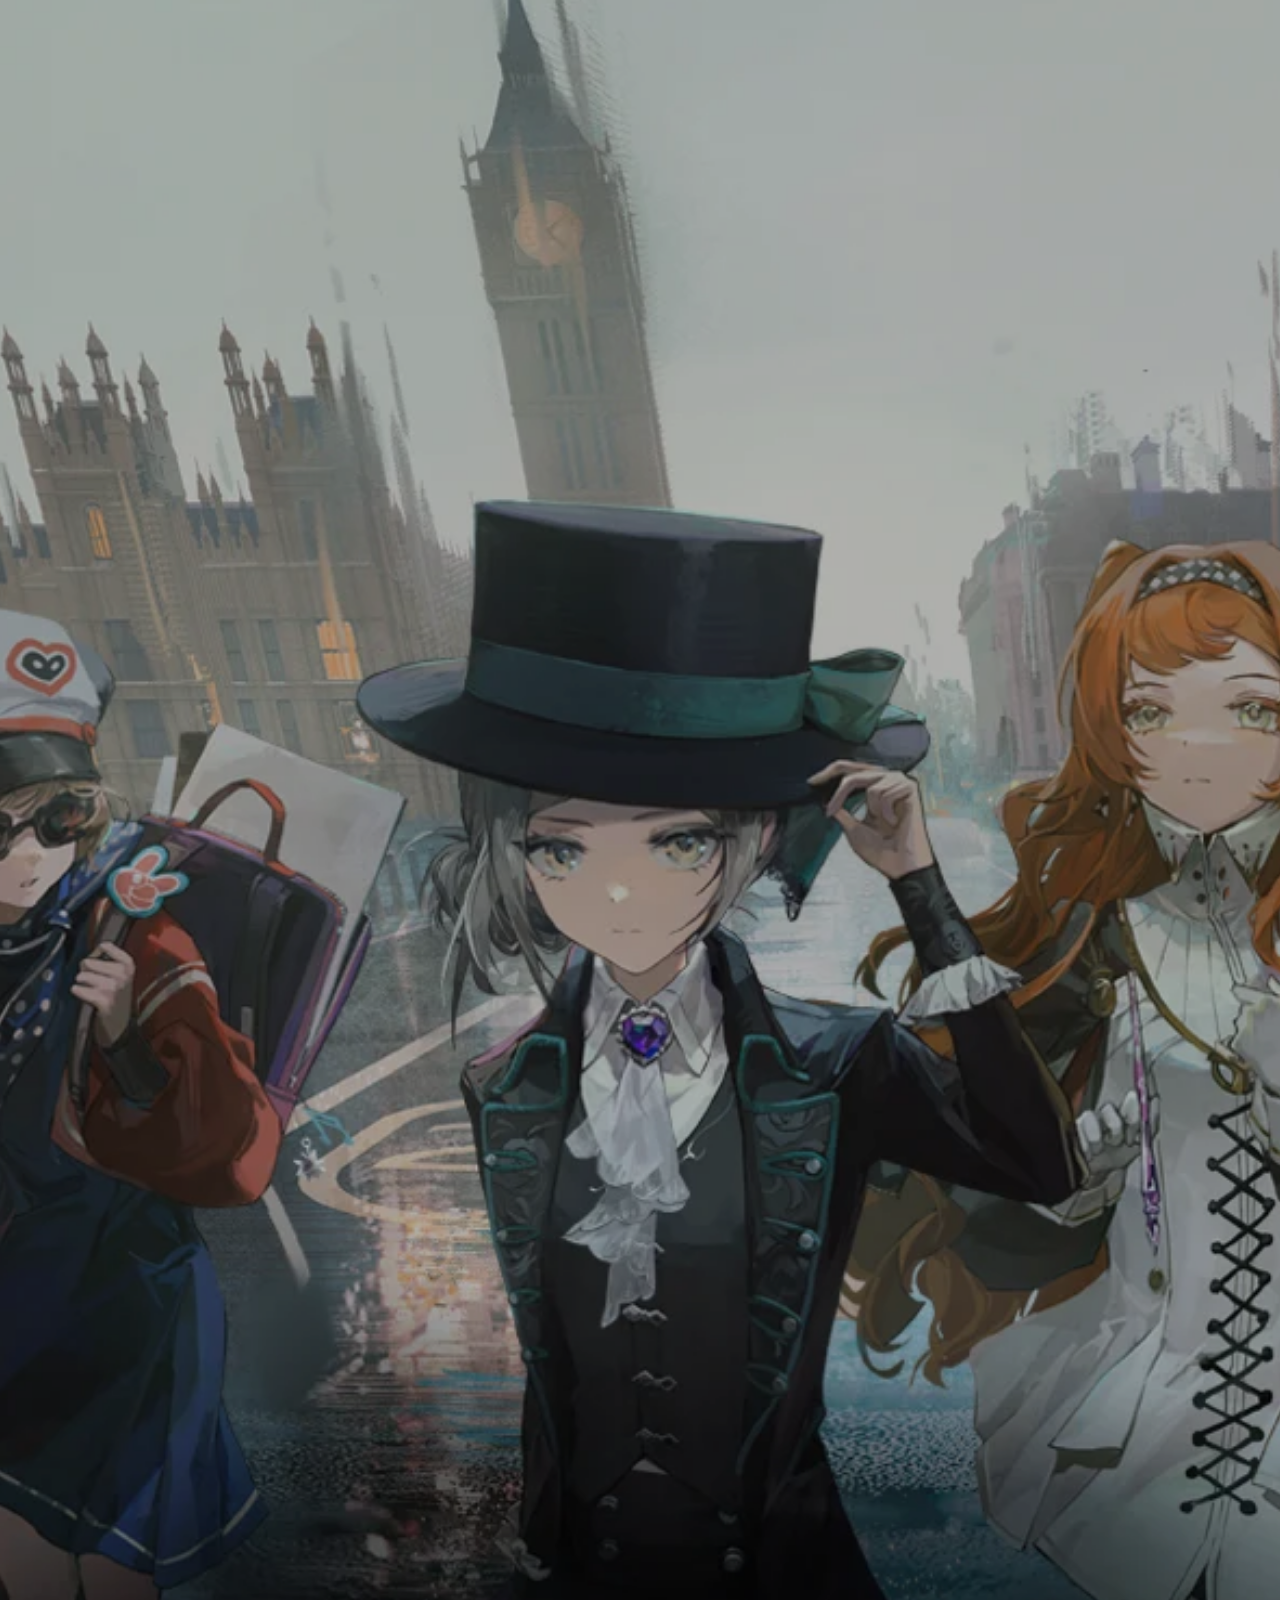
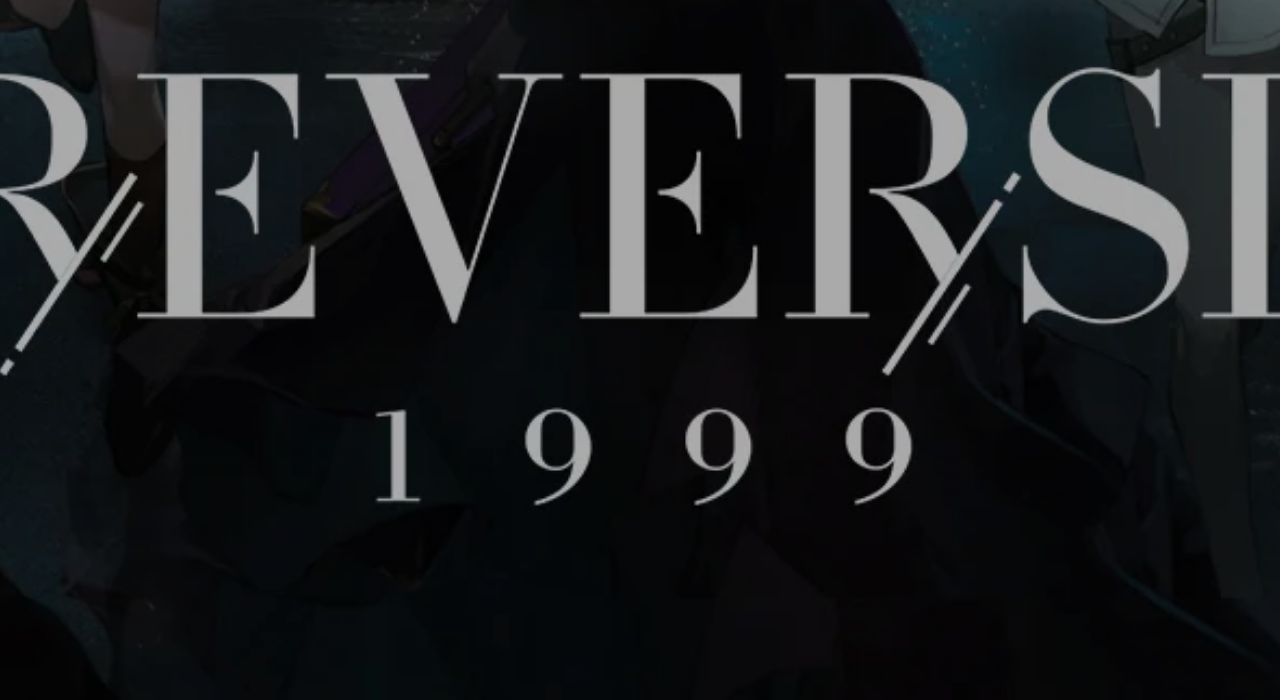
==== index.html @ 79bcc572 "Aw" ====
<!DOCTYPE html>
<html lang="en">
<head>
    <meta charset="UTF-8">
    <meta name="viewport" content="width=device-width, initial-scale=1.0">
    <title>Project kolaborasi</title>

    <link rel="stylesheet" href="css/index.css">


    <link rel="preconnect" href="https://fonts.googleapis.com">
    <link rel="preconnect" href="https://fonts.gstatic.com" crossorigin>
    <link href="https://fonts.googleapis.com/css2?family=Urbanist:wght@900&display=swap" rel="stylesheet">
    



</head>
<body class="urbanist" >
    <div class="background">
        <img class="backgroundmove" id="imageback" src="img/Official-Launch-Content-Overview.webp" alt="bg">


   


        <br>
        <br>
        <br>
        <br>
        <br>
        <br>
        <br>
        <br>
        <br>
        <br>
   <div class="box pop-up">
    <div class="container1">
                <h2>Game Tebak Karakter Reverse 199</h2>
                <p>Masukkan tebakan dalam format: <strong>Nama Afflatus Status </strong> (contoh: <i>Vertin None Hidup</i>)</p>
        
                <input type="text" id="guess" placeholder="Tebak karakter..." autocomplete="off">
                <button onclick="checkGuess()">Tebak</button>
        
                <p id="result"></p>
                <p>Kesempatan tersisa: <span id="remaining-guesses">5</span></p>
            </div>
        </div>

        <div class="box pop-up">
            <div class="container1">
                <h3 style="position: relative; left: 50px;" >List karakter yang tersedia dalam tebakan</h3>
                <img style="position: relative; right: 50px; width: ; height: -100vh;" src="img/Vertin_Icon.webp" alt="aw">
                <p style="position: relative; left: 50px; bottom: 50px;" >Name: Vertin Afflatus:Uknown Status:Hidup </p>
                <br>
                <img style="position: relative; right: 50px; bottom: 50px; width: ; height: -100vh;" src="img/Regulus_Icon.webp" alt="aw">
                <p style="position: relative; left: 50px; bottom: 100px;" >Name: Vertin Afflatus:Uknown Status:Hidup </p>
                <br>
                <img style="position: relative; right: 50px; bottom: 100px; width: ; height: -100vh;" src="img/Druvis_III_Icon.webp"aw">
                <p style="position: relative; left: 50px; bottom: 150px;" >Name: Vertin Afflatus:Uknown Status:Hidup </p>
                <br>
                <img style="position: relative; right: 50px; bottom: 150px; width: ; height: -100vh;" src="img/Schneider_Icon.webp" alt="aw">
                <p style="position: relative; left: 50px; bottom: 200px;" >Name: Vertin Afflatus:Uknown Status:Hidup </p>
                <br>
                <img style="position: relative; right: 50px; bottom: 200px; width: ; height: -100vh;" src="img/Sonetto_Icon.webp" alt="aw">
                <p style="position: relative; left: 50px; bottom: 250px;" >Name: Vertin Afflatus:Uknown Status:Hidup </p>
            </div>
        </div>


         <div class="box pop-up">
            <div class="container">
            
                <img style="position: relative; right: 50px;"  src="img/yama-no-susume-yukimura-aoi.gif" alt="aw">

                
                <p><center> 
                    <br>
                    <br>
                    
                    Hay guys, terimakasih udh ngunjungin website
                    <br>
                    
                    <br>
                    Created by: Rucky 
                
                </center>
                </p>
                

            </div>
        </div>
</div> 

        <script src="index.js">


        </script>





</body>
</html>
---- css/index.css ----
.urbanist {
  font-family: "Urbanist", serif;
  font-optical-sizing: auto;
  font-weight: 900;
  font-style: normal;
}

*{
    margin: 0;
    padding: 0;
    box-sizing: border-box;
}

.background{

    position: relative;
    bottom: 40px;
    width: auto;
    height: 260vh;
    background: rgb(0, 0, 0);

}

#imageback{
    position: absolute;
    z-index: 0;
    width: 100%;
    height: 100%;
    object-fit: cover;
    object-position: center;
    opacity: 0.7;

}



body {
    font-family: Arial, sans-serif;
    margin: 0;
    height: 0vh; /* Make the page tall enough to scroll */
}


  

.container {
    
    display: flex; /* Mengubah container menjadi baris (row) */
    flex-direction: row; /* Default-nya sudah row, tapi bisa ditulis eksplisit */
    padding: 50px;

  }

  .container1 {
    
    flex-direction: row; /* Default-nya sudah row, tapi bisa ditulis eksplisit */
    padding: 20px;
  }

.box {
    width: 1300px;
    height: 550px;
    margin: 3% auto;
    
    background: linear-gradient(to bottom, #FFCDB2, #B5828C);
    color: #FEF9E1;
    display: flex;
    align-items: start;
    justify-content: space-evenly;
    font-size: 28px;
    opacity: 0;
    transform: translateY(50px); /* Start from below */
    transition: opacity 0.5s ease-out, transform 0.5s ease-out;
}

.pop-up.visible {
    opacity: 0.9;
    transform: translateY(0); /* Move to original position */
}




/* styles.css */

.pop-up.hidden {
    opacity: 0;
    transform: translateY(50px); /* Move down when hidden */
}



#game-container {
    background: white;
    width: 350px;
    padding: 20px;
    margin: auto;
    border-radius: 10px;
    box-shadow: 0 0 10px rgba(0, 0, 0, 0.2);
}

input {
    width: 80%;
    padding: 10px;
    margin: 10px 0;
    border: 1px solid #ddd;
    border-radius: 5px;
}

button {
    padding: 10px 15px;
    background-color: #007bff;
    color: white;
    border: none;
    cursor: pointer;
    border-radius: 5px;
}

button:hover {
    background-color: #0056b3;
}

#result {
    font-weight: bold;
    margin-top: 15px;
}

.correct {
    color: green;
}

.wrong {
    color: red;
}
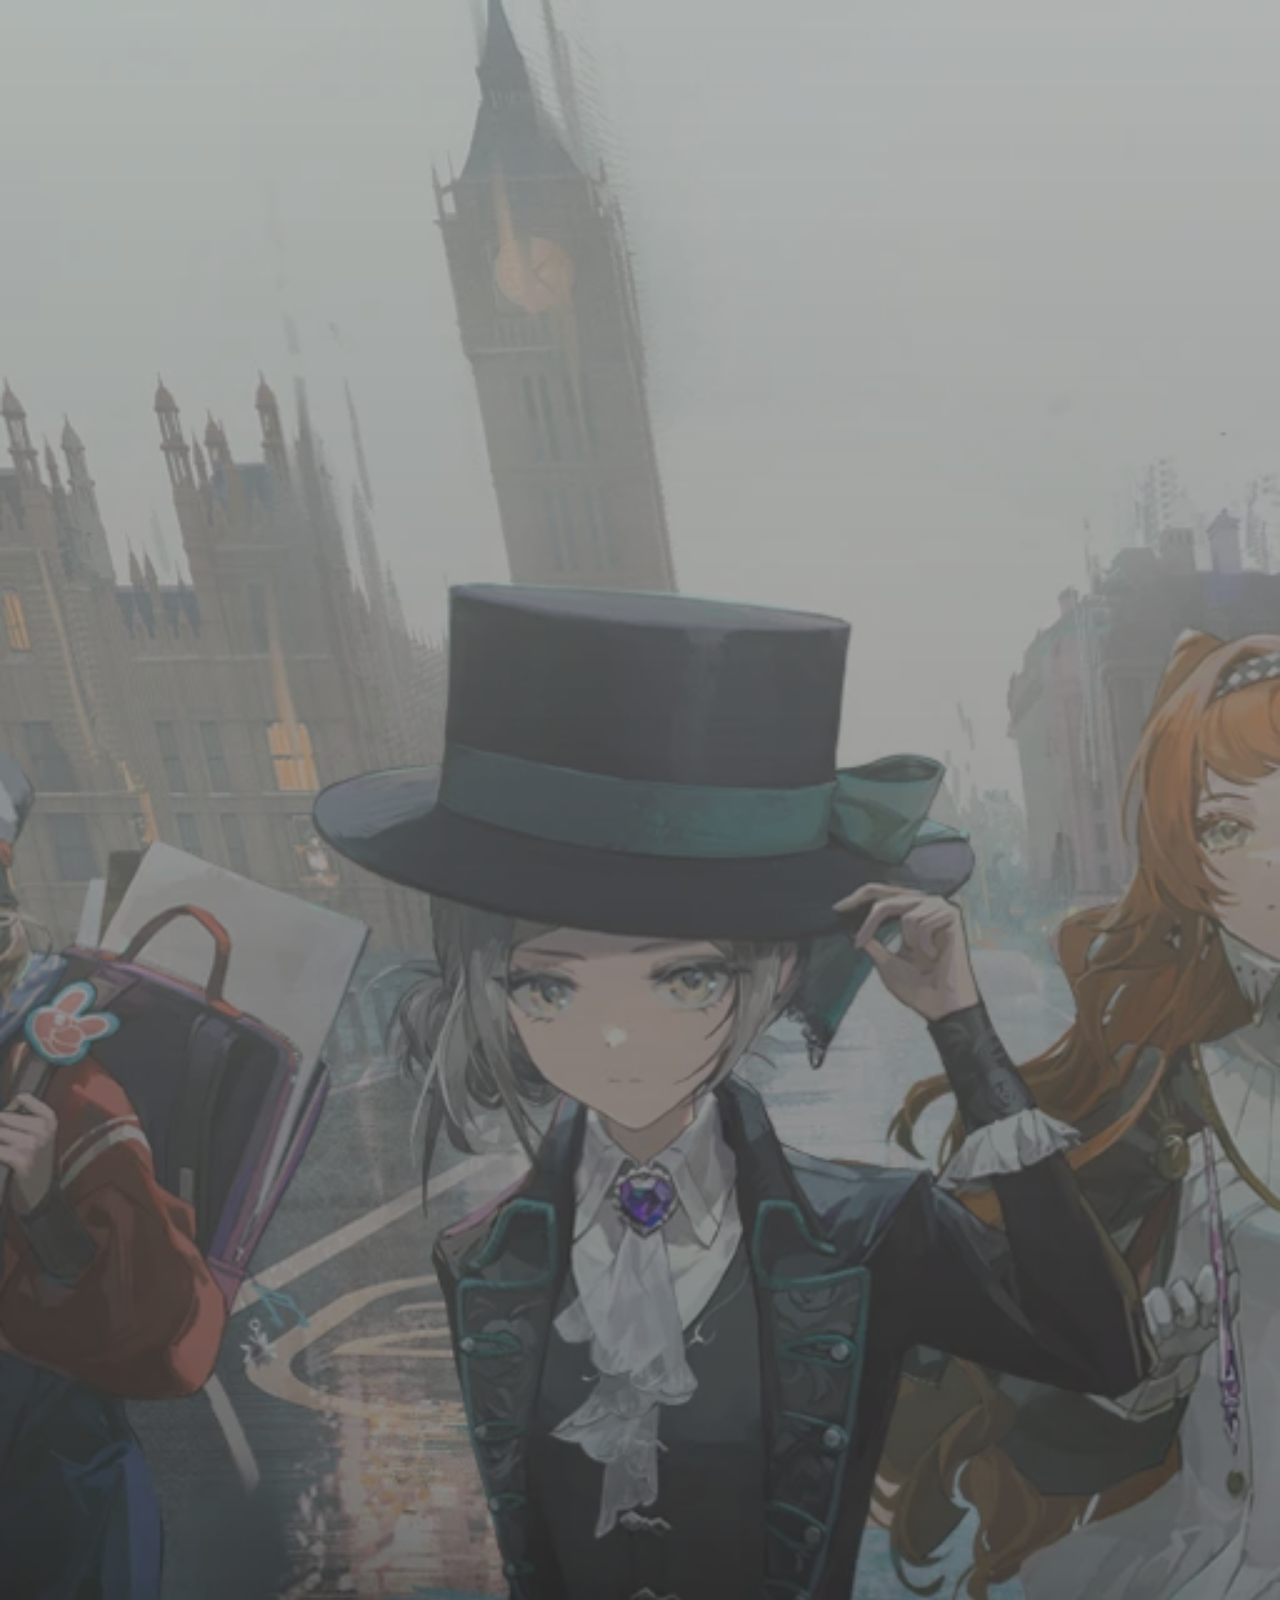
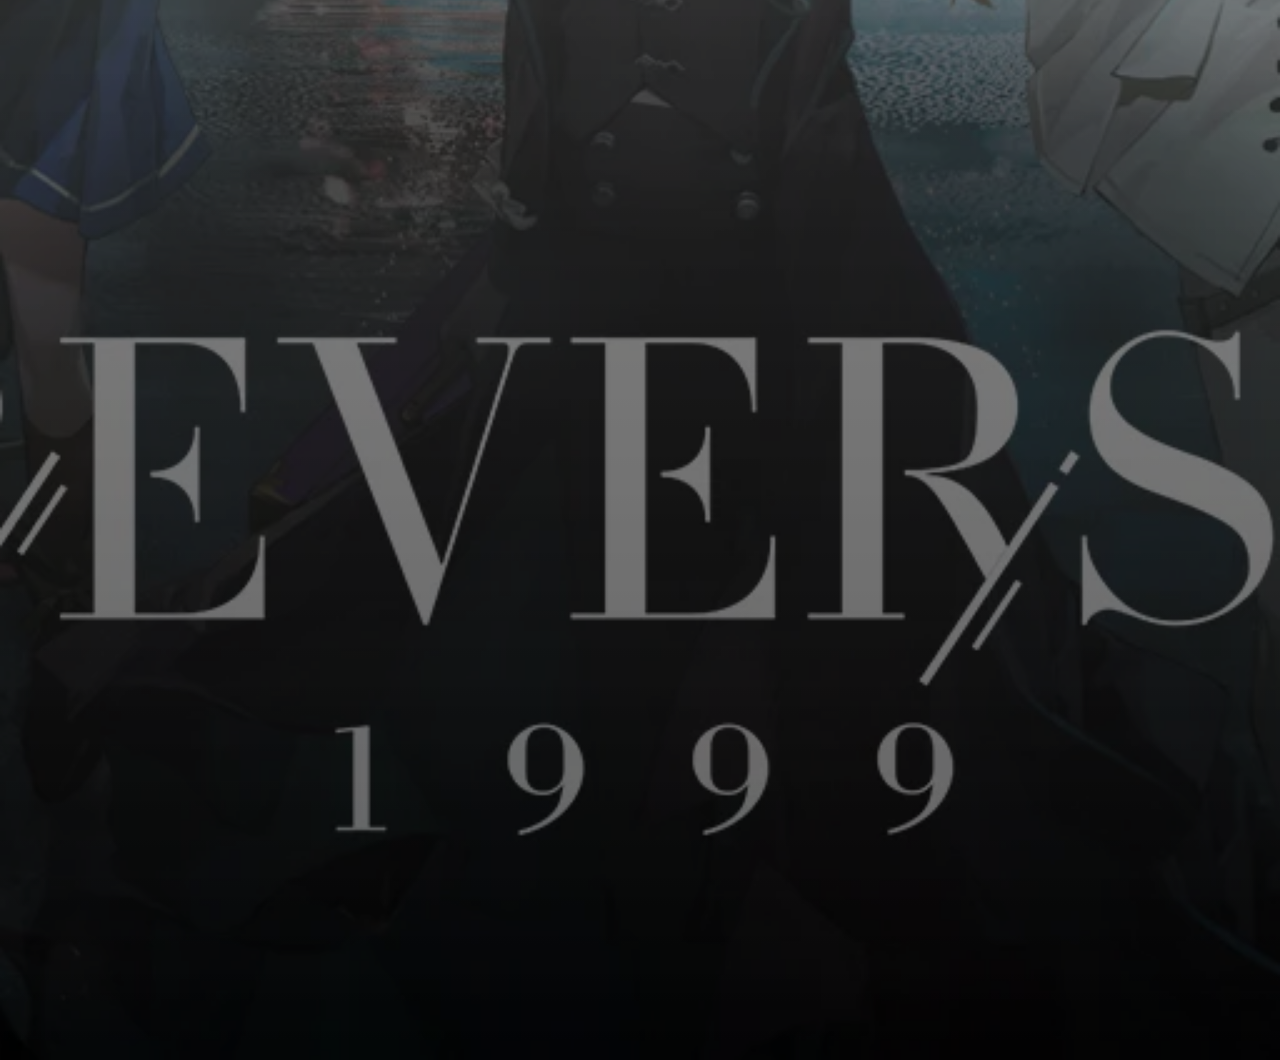
==== commit 37fdb72d: "awawwawawaaw" ====
--- a/index.html
+++ b/index.html
@@ -10,13 +10,11 @@
 
     <link rel="preconnect" href="https://fonts.googleapis.com">
     <link rel="preconnect" href="https://fonts.gstatic.com" crossorigin>
-    <link href="https://fonts.googleapis.com/css2?family=Urbanist:wght@900&display=swap" rel="stylesheet">
-    
-
+    <link href="https://fonts.googleapis.com/css2?family=Playfair+Display:ital,wght@0,400..900;1,400..900&display=swap" rel="stylesheet">
 
 
 </head>
-<body class="urbanist" >
+<body class="playfair-display" >
     <div class="background">
         <img class="backgroundmove" id="imageback" src="img/Official-Launch-Content-Overview.webp" alt="bg">
 
@@ -36,34 +34,37 @@
         <br>
    <div class="box pop-up">
     <div class="container1">
-                <h2>Game Tebak Karakter Reverse 199</h2>
-                <p>Masukkan tebakan dalam format: <strong>Nama Afflatus Status </strong> (contoh: <i>Vertin None Hidup</i>)</p>
+                <h2>Game Tebak Karakter Reverse 1999</h2>
+                <p>Masukkan nama kedalam kotak untuk memulai menebak.</p>
         
                 <input type="text" id="guess" placeholder="Tebak karakter..." autocomplete="off">
                 <button onclick="checkGuess()">Tebak</button>
         
                 <p id="result"></p>
                 <p>Kesempatan tersisa: <span id="remaining-guesses">5</span></p>
+                <center>
+                <img src="img/R.gif" alt="wa" height="300" width="300">
+                </center>
             </div>
         </div>
 
-        <div class="box pop-up">
-            <div class="container1">
+        <div class="box1 pop-up">
+            <div class="container2">
                 <h3 style="position: relative; left: 50px;" >List karakter yang tersedia dalam tebakan</h3>
-                <img style="position: relative; right: 50px; width: ; height: -100vh;" src="img/Vertin_Icon.webp" alt="aw">
-                <p style="position: relative; left: 50px; bottom: 50px;" >Name: Vertin Afflatus:Uknown Status:Hidup </p>
+                <img style="position: relative; right: 50px; height: -100vh;" src="img/Vertin_Icon.webp" alt="aw">
+                <p style="position: relative; left: 50px; bottom: 50px;" >Name:Vertin Afflatus:Uknown Damage:Uknown </p>
                 <br>
-                <img style="position: relative; right: 50px; bottom: 50px; width: ; height: -100vh;" src="img/Regulus_Icon.webp" alt="aw">
-                <p style="position: relative; left: 50px; bottom: 100px;" >Name: Vertin Afflatus:Uknown Status:Hidup </p>
+                <img style="position: relative; right: 50px; bottom: 50px; height: -100vh;" src="img/Druvis_III_Icon.webp" alt="aw">
+                <p style="position: relative; left: 50px; bottom: 100px;" >Name:Druvis Afflatus:Plant Damage:Mental </p>
                 <br>
-                <img style="position: relative; right: 50px; bottom: 100px; width: ; height: -100vh;" src="img/Druvis_III_Icon.webp"aw">
-                <p style="position: relative; left: 50px; bottom: 150px;" >Name: Vertin Afflatus:Uknown Status:Hidup </p>
+                <img style="position: relative; right: 50px; bottom: 100px; height: -100vh;" src="img/Sonetto_Icon.webp"aw">
+                <p style="position: relative; left: 50px; bottom: 150px;" >Name:Sonetto Afflatus:Mineral Damage:Reality </p>
                 <br>
-                <img style="position: relative; right: 50px; bottom: 150px; width: ; height: -100vh;" src="img/Schneider_Icon.webp" alt="aw">
-                <p style="position: relative; left: 50px; bottom: 200px;" >Name: Vertin Afflatus:Uknown Status:Hidup </p>
+                <img style="position: relative; right: 50px; bottom: 150px; height: -100vh;" src="img/Schneider_Icon.webp" alt="aw">
+                <p style="position: relative; left: 50px; bottom: 200px;" >Name:Schneider Afflatus:Beast Damage:Mental </p>
                 <br>
-                <img style="position: relative; right: 50px; bottom: 200px; width: ; height: -100vh;" src="img/Sonetto_Icon.webp" alt="aw">
-                <p style="position: relative; left: 50px; bottom: 250px;" >Name: Vertin Afflatus:Uknown Status:Hidup </p>
+                <img style="position: relative; right: 50px; bottom: 200px; height: -100vh;" src="img/Regulus_Icon.webp" alt="aw">
+                <p style="position: relative; left: 50px; bottom: 250px;" >Name:Regulus Afflatus:Star Damage:Mental </p>
             </div>
         </div>
 
--- a/css/index.css
+++ b/css/index.css
@@ -1,10 +1,8 @@
 
-.urbanist {
-  font-family: "Urbanist", serif;
-  font-optical-sizing: auto;
-  font-weight: 900;
-  font-style: normal;
-}
+.playfair-display {
+    font-family: "Playfair Display", serif;
+    font-optical-sizing: auto;
+  }
 
 *{
     margin: 0;
@@ -17,9 +15,8 @@
     position: relative;
     bottom: 40px;
     width: auto;
-    height: 260vh;
-    background: rgb(0, 0, 0);
-
+    height: 300vh;
+    background: linear-gradient(to bottom, #00000072, #000000);
 }
 
 #imageback{
@@ -29,7 +26,7 @@
     height: 100%;
     object-fit: cover;
     object-position: center;
-    opacity: 0.7;
+    opacity: 0.4;
 
 }
 
@@ -63,7 +60,23 @@
     height: 550px;
     margin: 3% auto;
     
-    background: linear-gradient(to bottom, #FFCDB2, #B5828C);
+    background: linear-gradient(to bottom, #ffcdb281, #b35f6f);
+    color: #FEF9E1;
+    display: flex;
+    align-items: start;
+    justify-content: space-evenly;
+    font-size: 28px;
+    opacity: 0;
+    transform: translateY(50px); /* Start from below */
+    transition: opacity 0.5s ease-out, transform 0.5s ease-out;
+}
+
+.box1 {
+    width: 1300px;
+    height: 600px;
+    margin: 3% auto;
+    
+    background: linear-gradient(to bottom, #ffcdb281, #b35f6f);
     color: #FEF9E1;
     display: flex;
     align-items: start;
@@ -121,15 +134,3 @@
     background-color: #0056b3;
 }
 
-#result {
-    font-weight: bold;
-    margin-top: 15px;
-}
-
-.correct {
-    color: green;
-}
-
-.wrong {
-    color: red;
-}
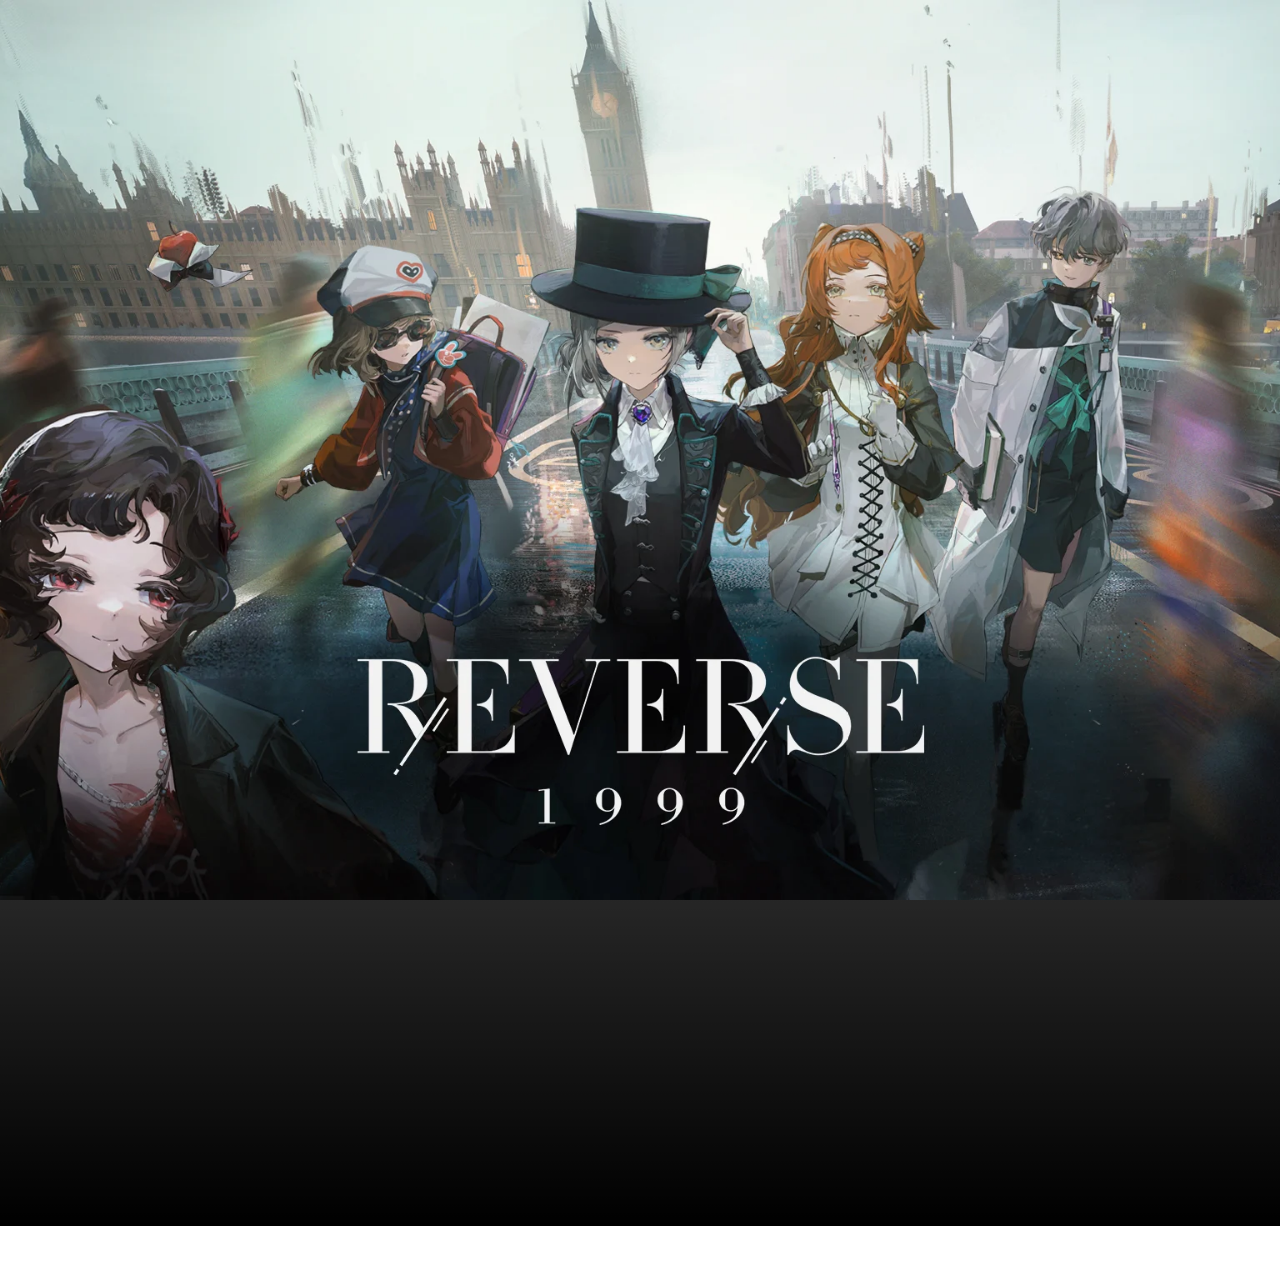
==== commit 9d5106f3: "Update index.html" ====
--- a/index.html
+++ b/index.html
@@ -22,12 +22,7 @@
    
 
 
-        <br>
-        <br>
-        <br>
-        <br>
-        <br>
-        <br>
+
         <br>
         <br>
         <br>
@@ -45,26 +40,6 @@
                 <center>
                 <img src="img/R.gif" alt="wa" height="300" width="300">
                 </center>
-            </div>
-        </div>
-
-        <div class="box1 pop-up">
-            <div class="container2">
-                <h3 style="position: relative; left: 50px;" >List karakter yang tersedia dalam tebakan</h3>
-                <img style="position: relative; right: 50px; height: -100vh;" src="img/Vertin_Icon.webp" alt="aw">
-                <p style="position: relative; left: 50px; bottom: 50px;" >Name:Vertin Afflatus:Uknown Damage:Uknown </p>
-                <br>
-                <img style="position: relative; right: 50px; bottom: 50px; height: -100vh;" src="img/Druvis_III_Icon.webp" alt="aw">
-                <p style="position: relative; left: 50px; bottom: 100px;" >Name:Druvis Afflatus:Plant Damage:Mental </p>
-                <br>
-                <img style="position: relative; right: 50px; bottom: 100px; height: -100vh;" src="img/Sonetto_Icon.webp"aw">
-                <p style="position: relative; left: 50px; bottom: 150px;" >Name:Sonetto Afflatus:Mineral Damage:Reality </p>
-                <br>
-                <img style="position: relative; right: 50px; bottom: 150px; height: -100vh;" src="img/Schneider_Icon.webp" alt="aw">
-                <p style="position: relative; left: 50px; bottom: 200px;" >Name:Schneider Afflatus:Beast Damage:Mental </p>
-                <br>
-                <img style="position: relative; right: 50px; bottom: 200px; height: -100vh;" src="img/Regulus_Icon.webp" alt="aw">
-                <p style="position: relative; left: 50px; bottom: 250px;" >Name:Regulus Afflatus:Star Damage:Mental </p>
             </div>
         </div>
 
--- a/css/index.css
+++ b/css/index.css
@@ -1,117 +1,127 @@
-
 .playfair-display {
     font-family: "Playfair Display", serif;
     font-optical-sizing: auto;
-  }
+}
 
-*{
+* {
     margin: 0;
     padding: 0;
     box-sizing: border-box;
 }
 
-.background{
-
+.background {
     position: relative;
-    bottom: 40px;
-    width: auto;
-    height: 300vh;
+    width: 100%;
     background: linear-gradient(to bottom, #00000072, #000000);
 }
 
-#imageback{
-    position: absolute;
-    z-index: 0;
-    width: 100%;
-    height: 100%;
+#imageback {
+    position: fixed;
+    top: 0;
+    left: 0;
+    width: 100vw;
+    height: 100vh;
     object-fit: cover;
     object-position: center;
-    opacity: 0.4;
-
+    opacity: 4;
 }
-
 
 
 body {
     font-family: Arial, sans-serif;
-    margin: 0;
-    height: 0vh; /* Make the page tall enough to scroll */
 }
 
-
-  
-
+/* Kontainer Umum */
 .container {
-    
-    display: flex; /* Mengubah container menjadi baris (row) */
-    flex-direction: row; /* Default-nya sudah row, tapi bisa ditulis eksplisit */
+    display: flex;
+    flex-direction: column;
+    align-items: center;
     padding: 50px;
-
-  }
-
-  .container1 {
-    
-    flex-direction: row; /* Default-nya sudah row, tapi bisa ditulis eksplisit */
-    padding: 20px;
-  }
-
-.box {
-    width: 1300px;
-    height: 550px;
-    margin: 3% auto;
-    
-    background: linear-gradient(to bottom, #ffcdb281, #b35f6f);
-    color: #FEF9E1;
-    display: flex;
-    align-items: start;
-    justify-content: space-evenly;
-    font-size: 28px;
-    opacity: 0;
-    transform: translateY(50px); /* Start from below */
-    transition: opacity 0.5s ease-out, transform 0.5s ease-out;
+    text-align: center;
 }
 
-.box1 {
-    width: 1300px;
-    height: 600px;
+/* Menggabungkan .box dan .box1 */
+.box, .box1 {
+    width: 90%;
+    max-width: 1300px;
+    height: auto;
     margin: 3% auto;
-    
-    background: linear-gradient(to bottom, #ffcdb281, #b35f6f);
-    color: #FEF9E1;
+    padding: 20px;
+    background: linear-gradient(to bottom, #ffcdb2, #b35f6f);
+    color: #1a1917;
     display: flex;
-    align-items: start;
-    justify-content: space-evenly;
-    font-size: 28px;
+    flex-direction: column;
+    align-items: center;
+    font-size: 20px;
     opacity: 0;
-    transform: translateY(50px); /* Start from below */
+    transform: translateY(50px);
     transition: opacity 0.5s ease-out, transform 0.5s ease-out;
 }
 
 .pop-up.visible {
     opacity: 0.9;
-    transform: translateY(0); /* Move to original position */
+    transform: translateY(0);
 }
 
-
-
-
-/* styles.css */
-
-.pop-up.hidden {
-    opacity: 0;
-    transform: translateY(50px); /* Move down when hidden */
-}
-
-
-
+/* Game Container */
 #game-container {
     background: white;
-    width: 350px;
+    width: 90%;
+    max-width: 400px;
     padding: 20px;
     margin: auto;
     border-radius: 10px;
     box-shadow: 0 0 10px rgba(0, 0, 0, 0.2);
 }
+
+/* Input dan Tombol */
+
+}
+
+/* List Karakter */
+.container2 {
+    display: grid;
+    grid-template-columns: 1fr 1fr;
+    gap: 20px;
+    text-align: left;
+    padding: 20px;
+}
+
+.character {
+    display: flex;
+    align-items: center;
+    gap: 15px;
+}
+
+.character img {
+    width: 80px;
+    height: 80px;
+    object-fit: cover;
+    border-radius: 10px;
+}
+
+/* Footer */
+.footer {
+    text-align: center;
+    padding: 20px;
+}
+
+/* Responsiveness */
+@media (max-width: 768px) {
+    .container2 {
+        grid-template-columns: 1fr; /* Satu kolom untuk layar kecil */
+    }
+
+    .character img {
+        width: 60px;
+        height: 60px;
+    }
+
+    .box, .box1 {
+        font-size: 16px;
+    }
+}
+
 
 input {
     width: 80%;
@@ -132,5 +142,3 @@
 
 button:hover {
     background-color: #0056b3;
-}
-
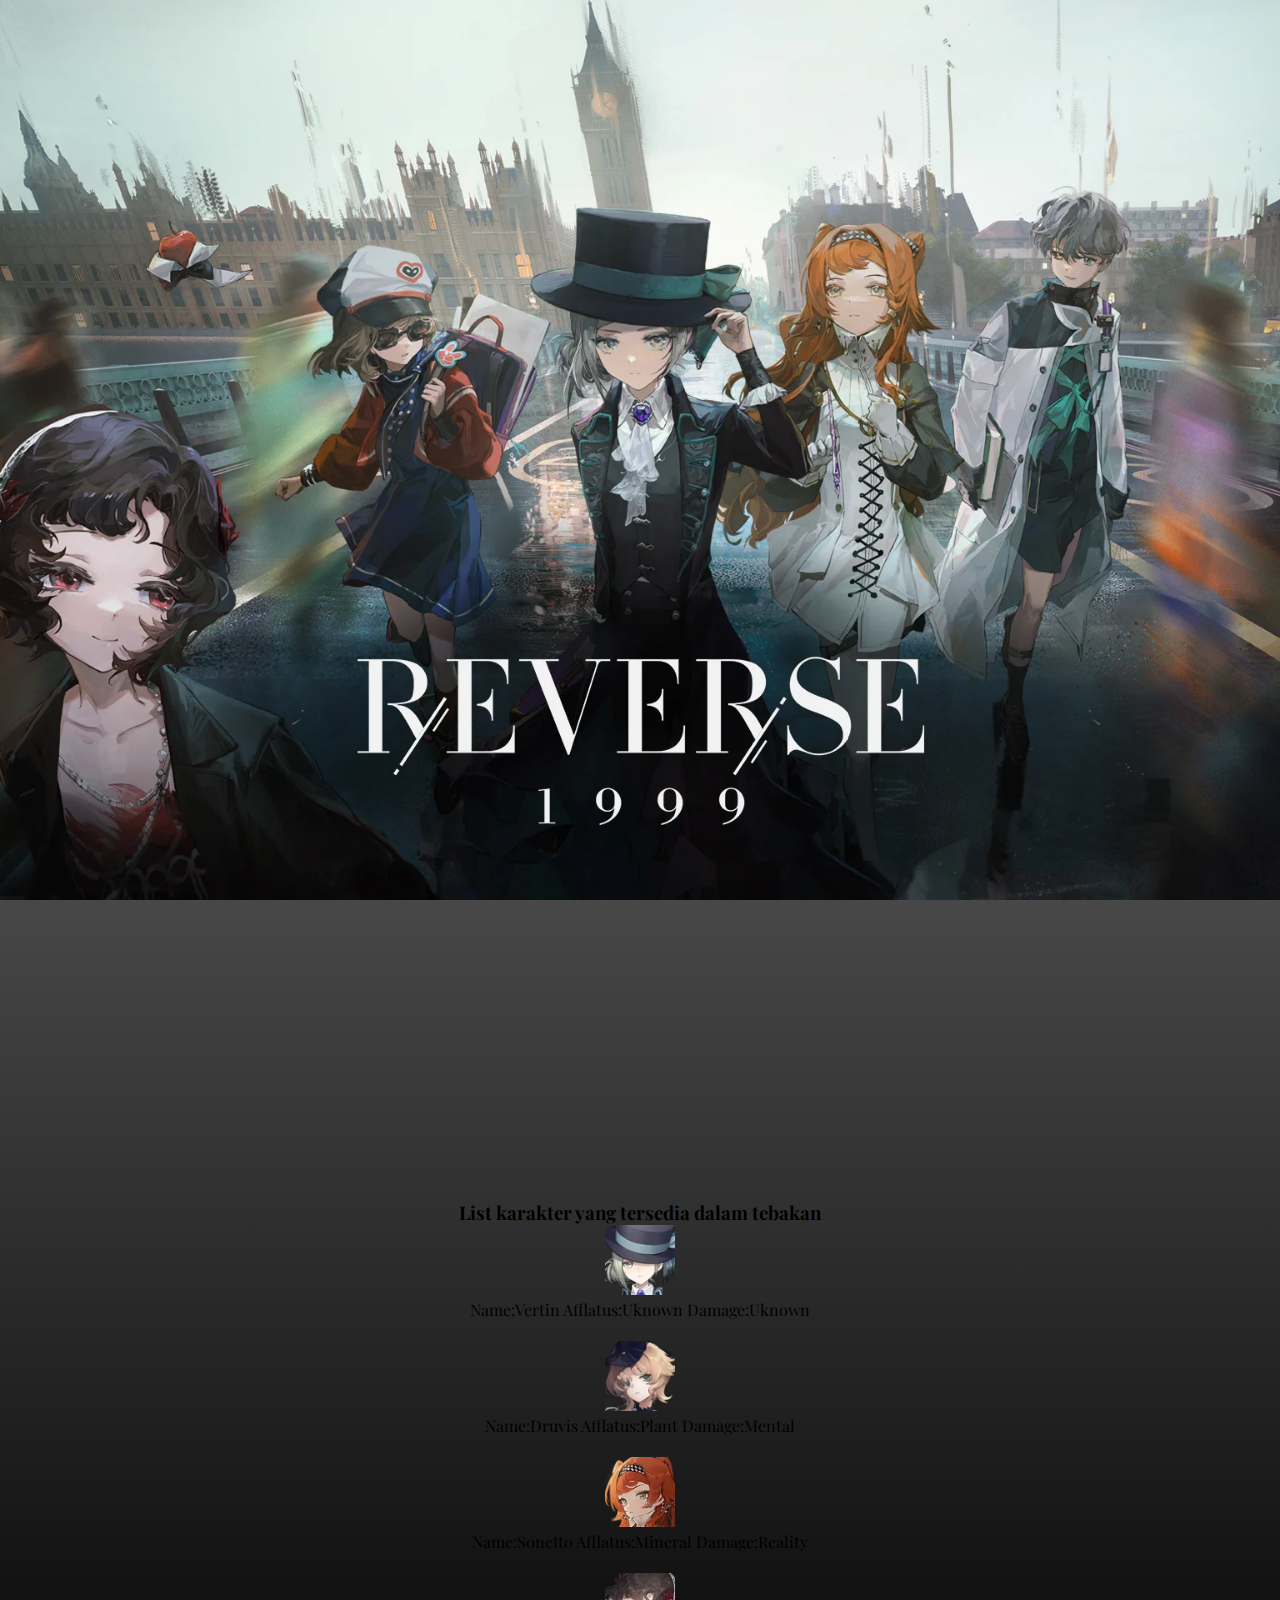
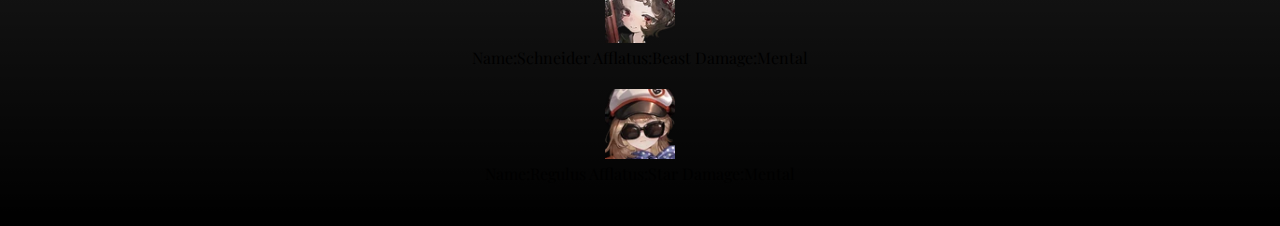
==== commit 96468e85: "Update index.html" ====
--- a/index.html
+++ b/index.html
@@ -1,81 +1,80 @@
 <!DOCTYPE html>
 <html lang="en">
+
 <head>
     <meta charset="UTF-8">
     <meta name="viewport" content="width=device-width, initial-scale=1.0">
-    <title>Project kolaborasi</title>
-
+    <title>Project Guess char Rucky</title>
+<!-- Kalian bisa ubah tittle buat ubah judul website -->
     <link rel="stylesheet" href="css/index.css">
-
-
     <link rel="preconnect" href="https://fonts.googleapis.com">
     <link rel="preconnect" href="https://fonts.gstatic.com" crossorigin>
     <link href="https://fonts.googleapis.com/css2?family=Playfair+Display:ital,wght@0,400..900;1,400..900&display=swap" rel="stylesheet">
+</head>
+
+<body class="playfair-display" >
+    <div class="background">
+    <img class="backgroundmove" id="imageback" src="img/Official-Launch-Content-Overview.webp" alt="bg">
+
+    <br>
+    <br>
+    <div class="box pop-up">
+        <div class="container1">
+            <h2>Game Tebak Karakter Reverse 1999</h2>
+            <p>Masukkan nama kedalam kotak untuk memulai menebak.</p>
+            <input type="text" id="guess" placeholder="Tebak karakter..." autocomplete="off">
+            <button onclick="checkGuess()">Tebak</button>
+            <p id="result"></p>
+            <p>Kesempatan tersisa: <span id="remaining-guesses">5</span></p>
+            <center>
+                <img src="img/R.gif" alt="wa" height="300" width="300">
+            </center>
+        </div>
+    </div>
+
+    <div class="box pop-up">
+        <div class="container">
+            <p>
+            <center>
+                <img src="img/yama-no-susume-yukimura-aoi.gif" alt="aw">
+                <br>
+                <br>
+                Hay guys, terimakasih udh ngunjungin website
+                <br>
+                <br>
+                Created by: Rucky 
+            </center>
+            </p>
+        </div>
+    </div>
+
+    <!-- Ubah di bawah ini menggunakan list karakter yang telah kalian buat di index.js -->
+    <div class="pop-up box1"> 
+        <center>
+            <h3 >List karakter yang tersedia dalam tebakan</h3>
+            <img style="max-width: 70px; height: auto;" src="img/Vertin_Icon.webp" alt="aw">
+            <p  >Name:Vertin Afflatus:Uknown Damage:Uknown </p>
+            <br>
+            <img style="max-width: 70px; height: auto;" src="img/Druvis_III_Icon.webp" alt="aw">
+            <p >Name:Druvis Afflatus:Plant Damage:Mental </p>
+            <br>
+            <img style="max-width: 70px; height: auto;" src="img/Sonetto_Icon.webp"aw">
+            <p  >Name:Sonetto Afflatus:Mineral Damage:Reality </p>
+            <br>
+            <img  style="max-width: 70px; height: auto;" src="img/Schneider_Icon.webp" alt="aw">
+            <p >Name:Schneider Afflatus:Beast Damage:Mental </p>
+            <br>
+            <img style="max-width: 70px; height: auto;" src="img/Regulus_Icon.webp" alt="aw">
+            <p >Name:Regulus Afflatus:Star Damage:Mental </p>
+        </center>
+    </div>
+    <br>
+    <br>
+</div>
 
 
-</head>
-<body class="playfair-display" >
-    <div class="background">
-        <img class="backgroundmove" id="imageback" src="img/Official-Launch-Content-Overview.webp" alt="bg">
-
-
-   
-
-
-
-        <br>
-        <br>
-        <br>
-        <br>
-   <div class="box pop-up">
-    <div class="container1">
-                <h2>Game Tebak Karakter Reverse 1999</h2>
-                <p>Masukkan nama kedalam kotak untuk memulai menebak.</p>
-        
-                <input type="text" id="guess" placeholder="Tebak karakter..." autocomplete="off">
-                <button onclick="checkGuess()">Tebak</button>
-        
-                <p id="result"></p>
-                <p>Kesempatan tersisa: <span id="remaining-guesses">5</span></p>
-                <center>
-                <img src="img/R.gif" alt="wa" height="300" width="300">
-                </center>
-            </div>
-        </div>
-
-
-         <div class="box pop-up">
-            <div class="container">
-            
-                <img style="position: relative; right: 50px;"  src="img/yama-no-susume-yukimura-aoi.gif" alt="aw">
-
-                
-                <p><center> 
-                    <br>
-                    <br>
-                    
-                    Hay guys, terimakasih udh ngunjungin website
-                    <br>
-                    
-                    <br>
-                    Created by: Rucky 
-                
-                </center>
-                </p>
-                
-
-            </div>
-        </div>
-</div> 
-
-        <script src="index.js">
-
-
-        </script>
-
-
-
-
+<script src="index.js">
+</script>
 
 </body>
 </html>
--- a/css/index.css
+++ b/css/index.css
@@ -31,7 +31,7 @@
     font-family: Arial, sans-serif;
 }
 
-/* Kontainer Umum */
+
 .container {
     display: flex;
     flex-direction: column;
@@ -40,8 +40,8 @@
     text-align: center;
 }
 
-/* Menggabungkan .box dan .box1 */
-.box, .box1 {
+
+.box {
     width: 90%;
     max-width: 1300px;
     height: auto;
@@ -63,7 +63,6 @@
     transform: translateY(0);
 }
 
-/* Game Container */
 #game-container {
     background: white;
     width: 90%;
@@ -73,55 +72,6 @@
     border-radius: 10px;
     box-shadow: 0 0 10px rgba(0, 0, 0, 0.2);
 }
-
-/* Input dan Tombol */
-
-}
-
-/* List Karakter */
-.container2 {
-    display: grid;
-    grid-template-columns: 1fr 1fr;
-    gap: 20px;
-    text-align: left;
-    padding: 20px;
-}
-
-.character {
-    display: flex;
-    align-items: center;
-    gap: 15px;
-}
-
-.character img {
-    width: 80px;
-    height: 80px;
-    object-fit: cover;
-    border-radius: 10px;
-}
-
-/* Footer */
-.footer {
-    text-align: center;
-    padding: 20px;
-}
-
-/* Responsiveness */
-@media (max-width: 768px) {
-    .container2 {
-        grid-template-columns: 1fr; /* Satu kolom untuk layar kecil */
-    }
-
-    .character img {
-        width: 60px;
-        height: 60px;
-    }
-
-    .box, .box1 {
-        font-size: 16px;
-    }
-}
-
 
 input {
     width: 80%;
@@ -142,3 +92,4 @@
 
 button:hover {
     background-color: #0056b3;
+}
